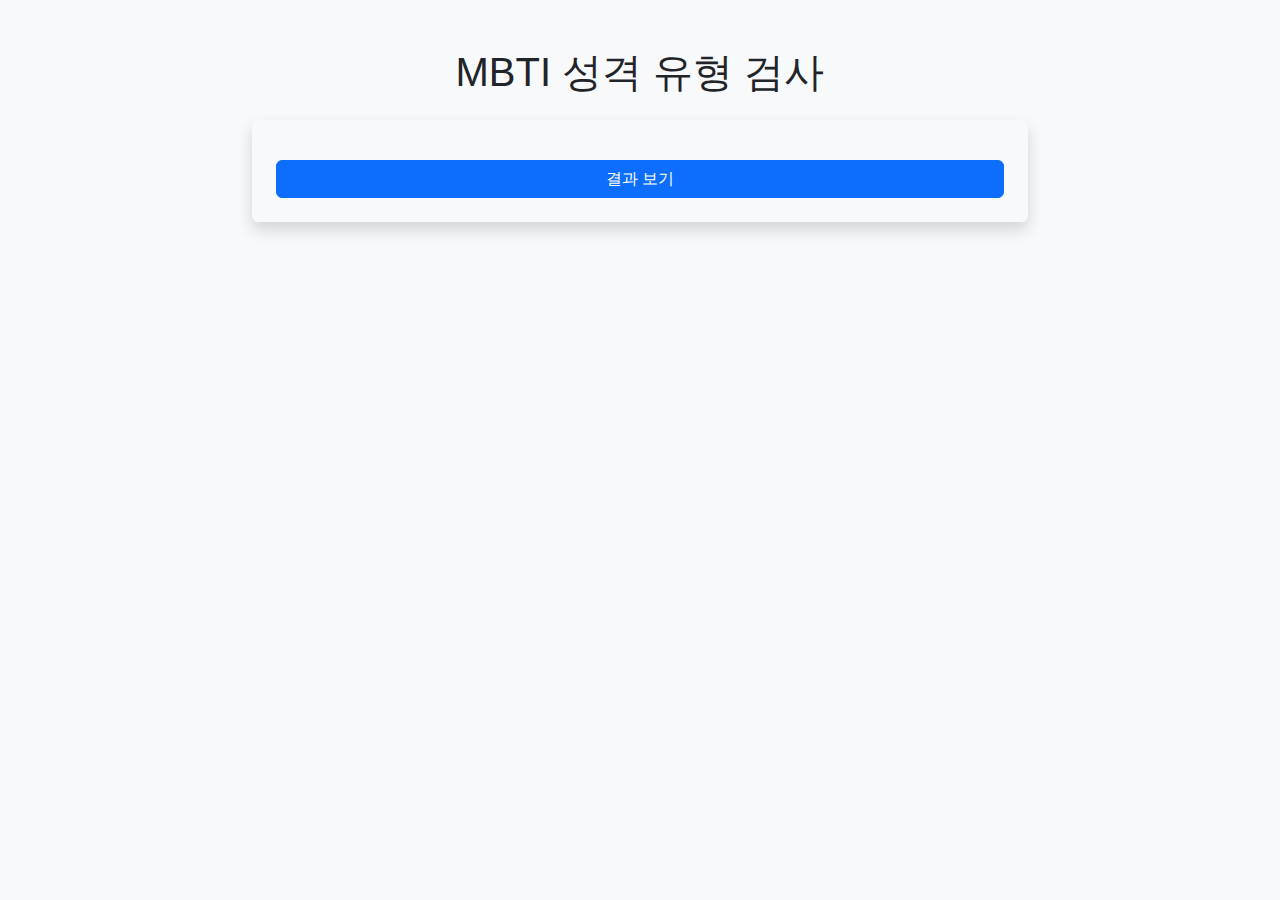
==== index.html @ 6a4121a5 "index" ====
<!DOCTYPE html>
<html lang="ko">
<head>
    <meta charset="UTF-8">
    <meta name="viewport" content="width=device-width, initial-scale=1.0">
    <title>MBTI 성격 유형 검사</title>
    <link href="https://cdn.jsdelivr.net/npm/bootstrap@5.3.3/dist/css/bootstrap.min.css" rel="stylesheet">
    <link rel="stylesheet" href="css/style.css">
</head>
<body>
    <div class="container my-5">
        <h1 class="text-center mb-4">MBTI 성격 유형 검사</h1>
        <form id="mbti-form" class="p-4 bg-light rounded shadow">
            <div id="questions"></div>
            <button type="submit" class="btn btn-primary w-100 mt-3">결과 보기</button>
        </form>
    </div>
    <script src="https://cdn.jsdelivr.net/npm/bootstrap@5.3.3/dist/js/bootstrap.bundle.min.js"></script>
    <script src="js/script.js"></script>
</body>
</html>
---- css/style.css ----
body {
    background-color: #f8f9fa;
    font-family: 'Noto Sans KR', sans-serif; /* 한글 폰트 예시 */
}

.container {
    max-width: 800px;
}

#questions .question {
    margin-bottom: 20px;
}

#questions label {
    margin-right: 15px;
}
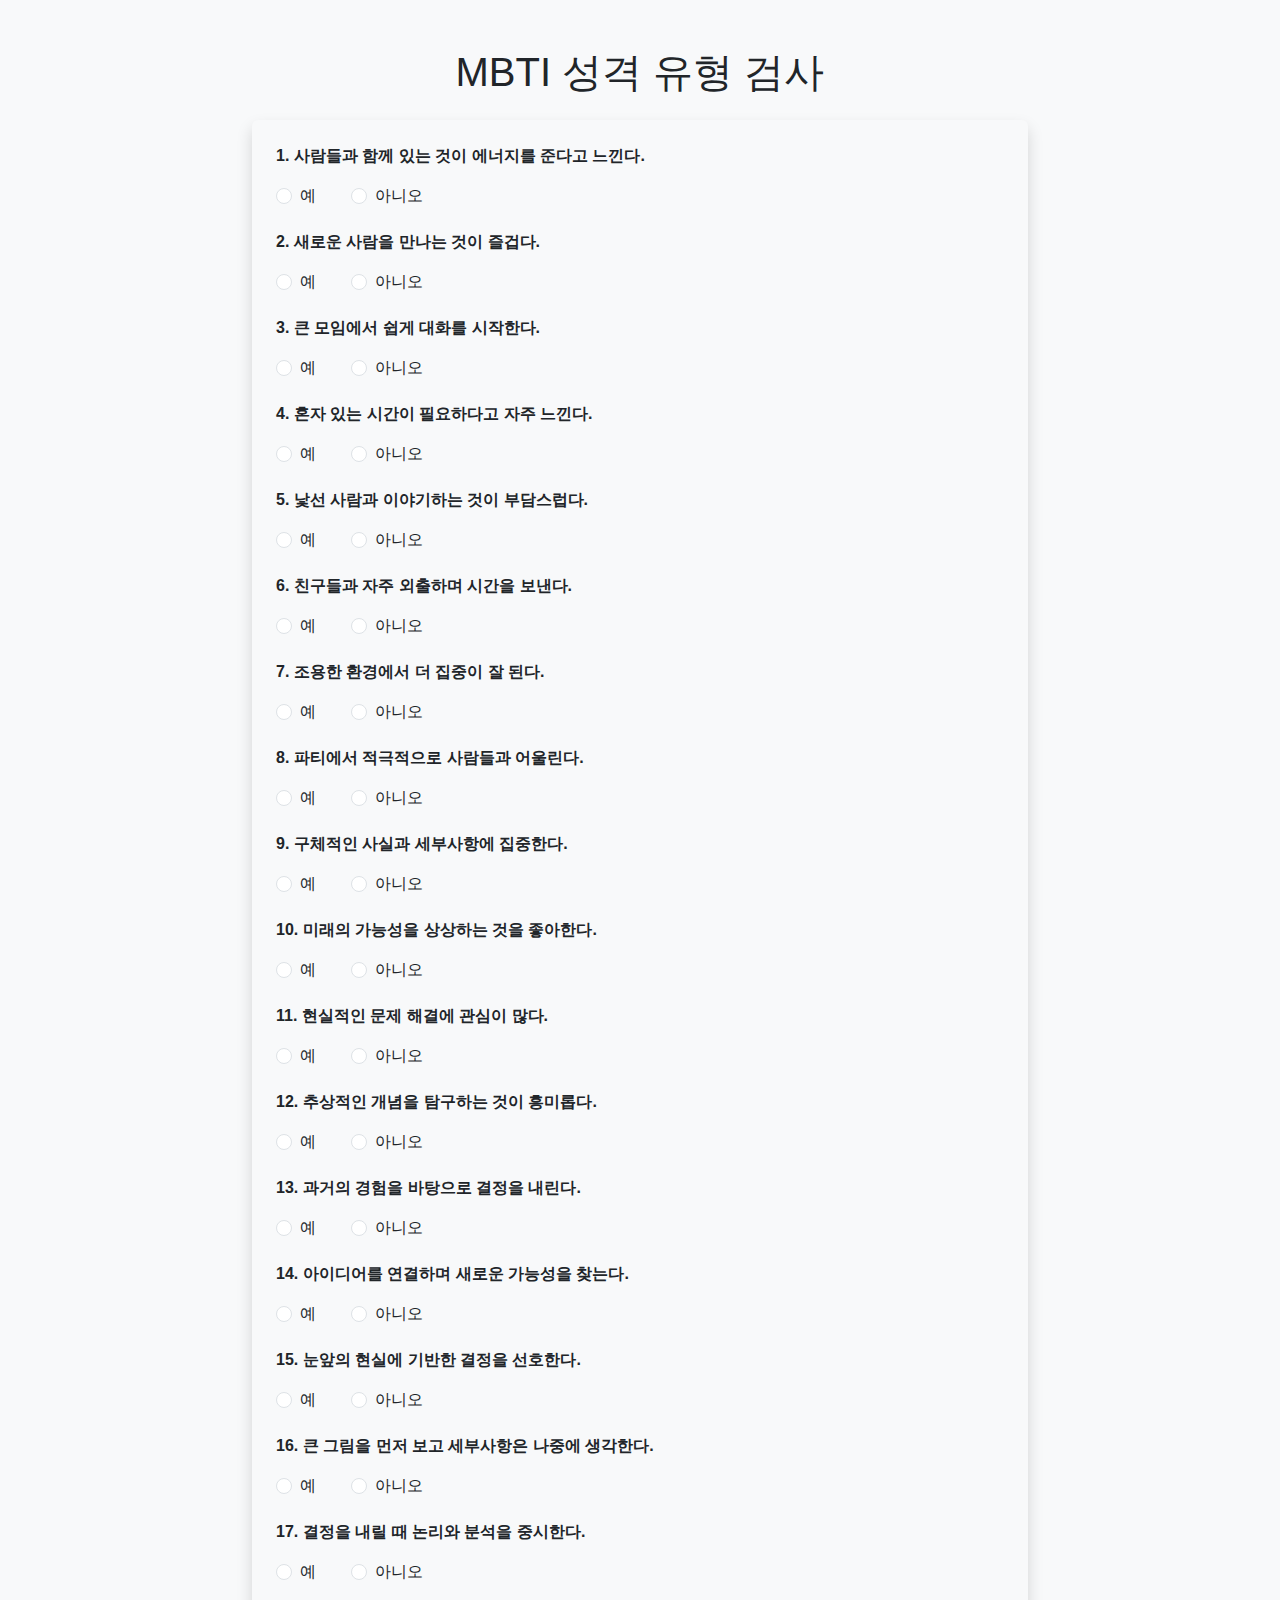
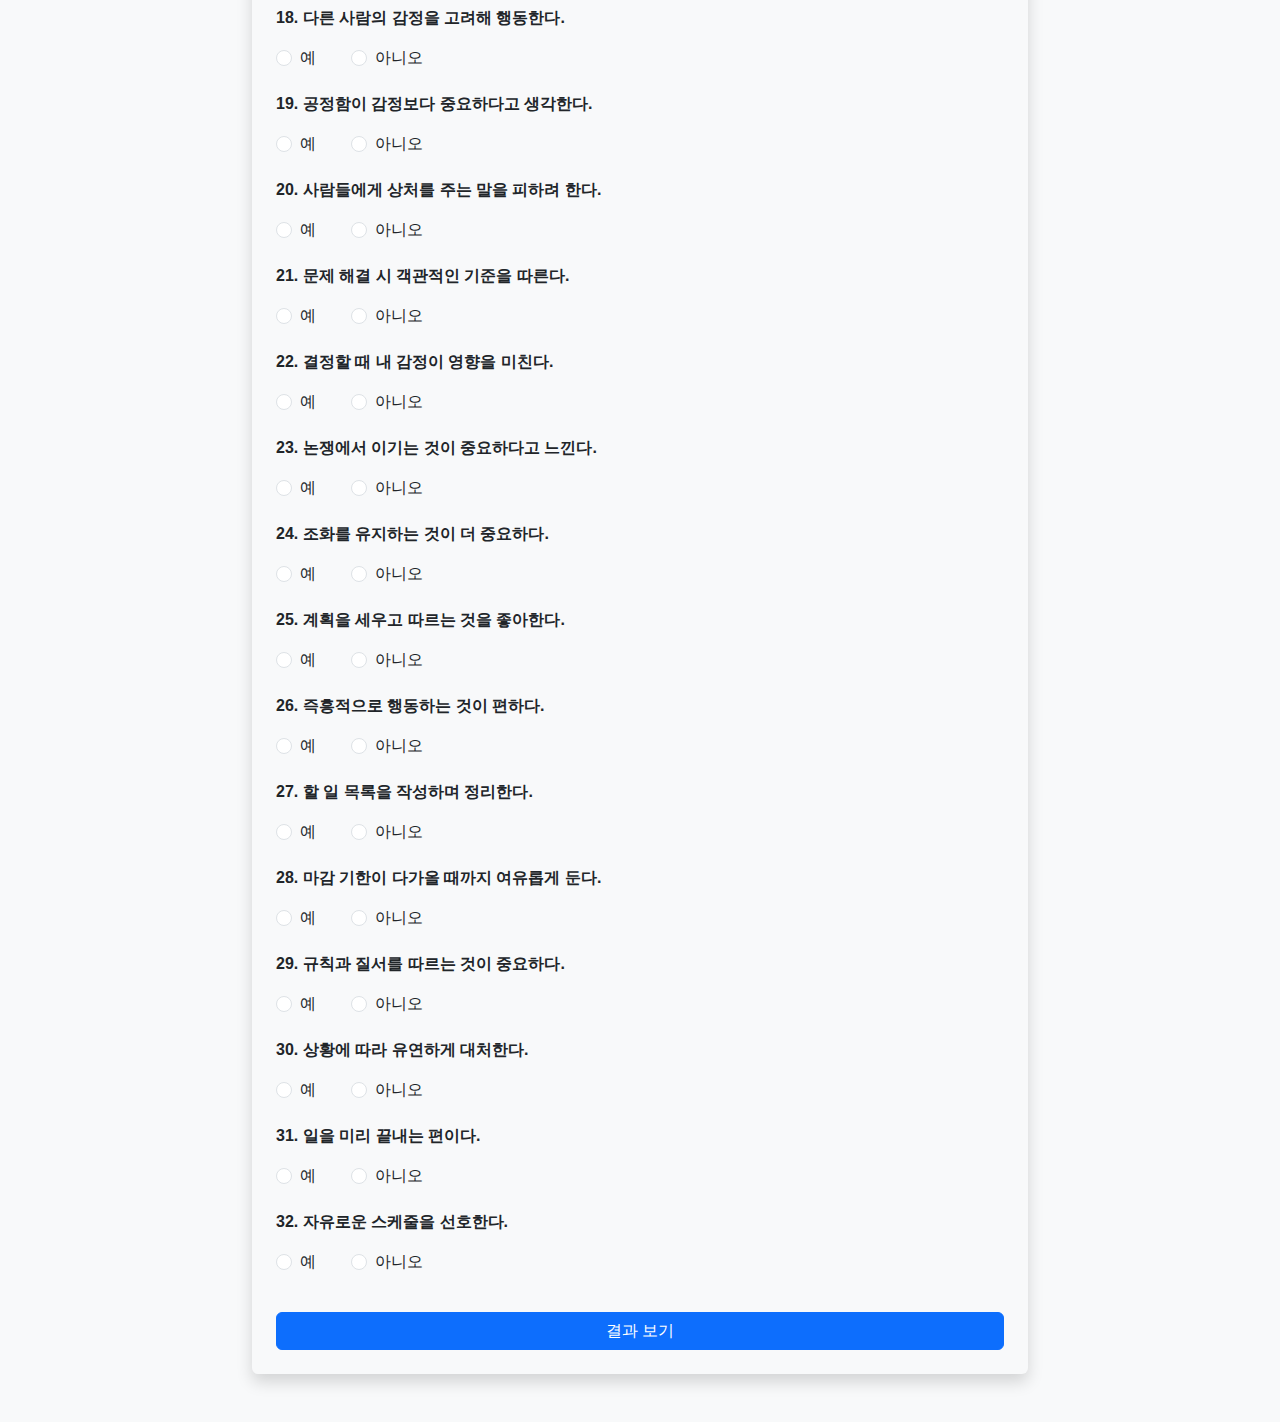
==== commit 2650b5ed: "Update index.html" ====
--- a/index.html
+++ b/index.html
@@ -16,6 +16,6 @@
         </form>
     </div>
     <script src="https://cdn.jsdelivr.net/npm/bootstrap@5.3.3/dist/js/bootstrap.bundle.min.js"></script>
-    <script src="js/script.js"></script>
+    <script src="js/script.js" defer></script>
 </body>
 </html>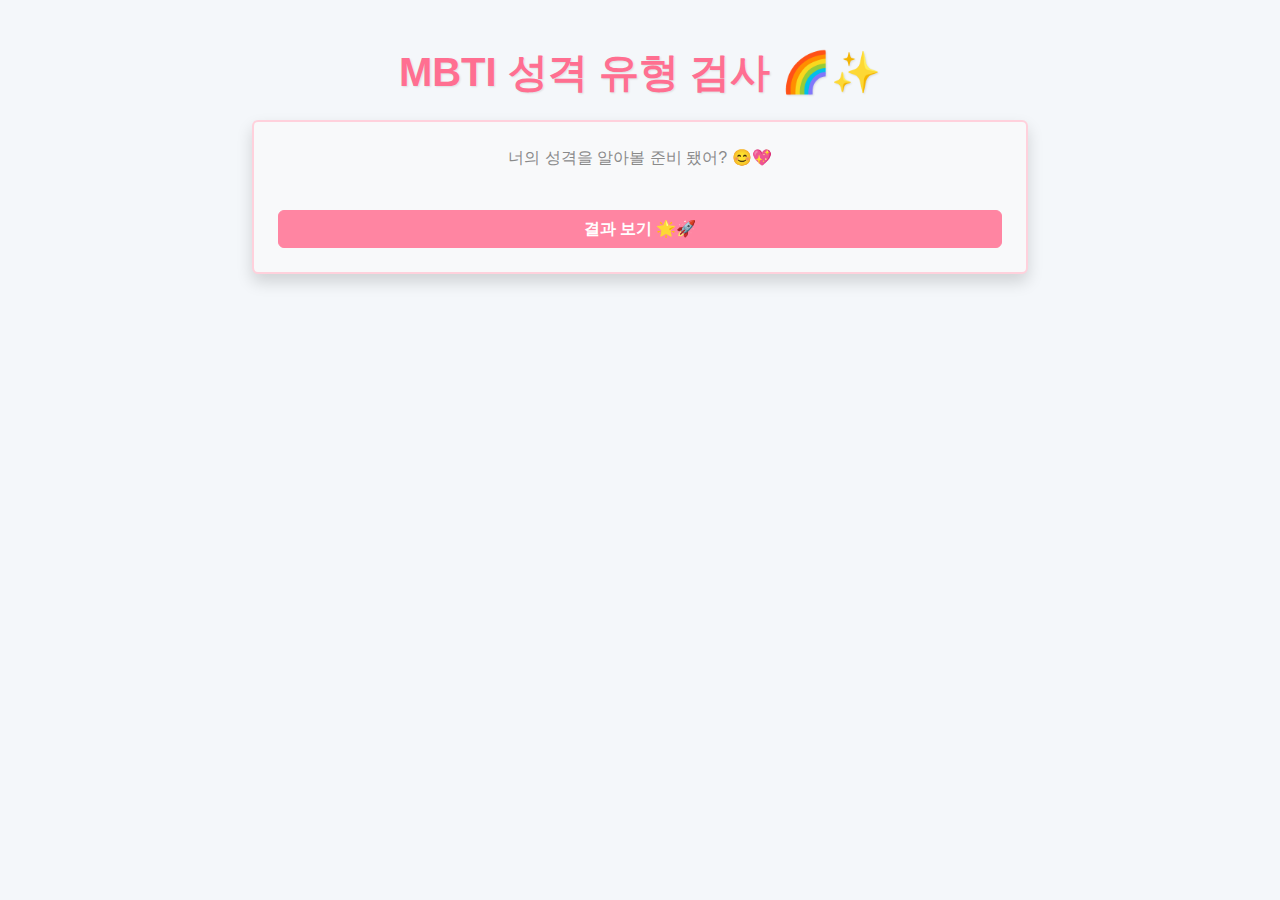
==== commit 1f3dd80f: "Update index.html" ====
--- a/index.html
+++ b/index.html
@@ -3,16 +3,17 @@
 <head>
     <meta charset="UTF-8">
     <meta name="viewport" content="width=device-width, initial-scale=1.0">
-    <title>MBTI 성격 유형 검사</title>
+    <title>MBTI 성격 유형 검사 🌟</title>
     <link href="https://cdn.jsdelivr.net/npm/bootstrap@5.3.3/dist/css/bootstrap.min.css" rel="stylesheet">
     <link rel="stylesheet" href="css/style.css">
 </head>
 <body>
     <div class="container my-5">
-        <h1 class="text-center mb-4">MBTI 성격 유형 검사</h1>
+        <h1 class="text-center mb-4">MBTI 성격 유형 검사 🌈✨</h1>
         <form id="mbti-form" class="p-4 bg-light rounded shadow">
+            <p class="text-center text-muted mb-4">너의 성격을 알아볼 준비 됐어? 😊💖</p>
             <div id="questions"></div>
-            <button type="submit" class="btn btn-primary w-100 mt-3">결과 보기</button>
+            <button type="submit" class="btn btn-primary w-100 mt-3">결과 보기 🌟🚀</button>
         </form>
     </div>
     <script src="https://cdn.jsdelivr.net/npm/bootstrap@5.3.3/dist/js/bootstrap.bundle.min.js"></script>
--- a/css/style.css
+++ b/css/style.css
@@ -1,16 +1,53 @@
 body {
-    background-color: #f8f9fa;
-    font-family: 'Noto Sans KR', sans-serif; /* 한글 폰트 예시 */
+    background-color: #f4f7fa; /* 부드러운 파스텔 블루 */
+    font-family: 'Noto Sans KR', sans-serif;
 }
 
 .container {
     max-width: 800px;
 }
 
+h1 {
+    color: #ff6f91; /* 귀여운 핑크 */
+    font-weight: bold;
+    text-shadow: 1px 1px 2px rgba(0, 0, 0, 0.1);
+}
+
+#mbti-form {
+    background-color: #fff0f5; /* 연한 핑크 배경 */
+    border: 2px solid #ffd1dc; /* 부드러운 테두리 */
+}
+
 #questions .question {
     margin-bottom: 20px;
+    padding: 10px;
+    background-color: #f9f9f9;
+    border-radius: 8px;
+    border-left: 4px solid #ffb6c1; /* 포인트 색상 */
+}
+
+#questions .fw-bold {
+    color: #5a4b7d; /* 귀여운 퍼플 */
 }
 
 #questions label {
     margin-right: 15px;
+    font-size: 1.1em;
+}
+
+.btn-primary {
+    background-color: #ff85a2; /* 밝은 핑크 버튼 */
+    border-color: #ff85a2;
+    font-weight: bold;
+    transition: all 0.3s ease;
+}
+
+.btn-primary:hover {
+    background-color: #ff6384; /* 조금 더 진한 핑크 */
+    border-color: #ff6384;
+    transform: scale(1.05); /* 살짝 커지는 효과 */
+}
+
+.text-muted {
+    color: #8a8a8a !important;
 }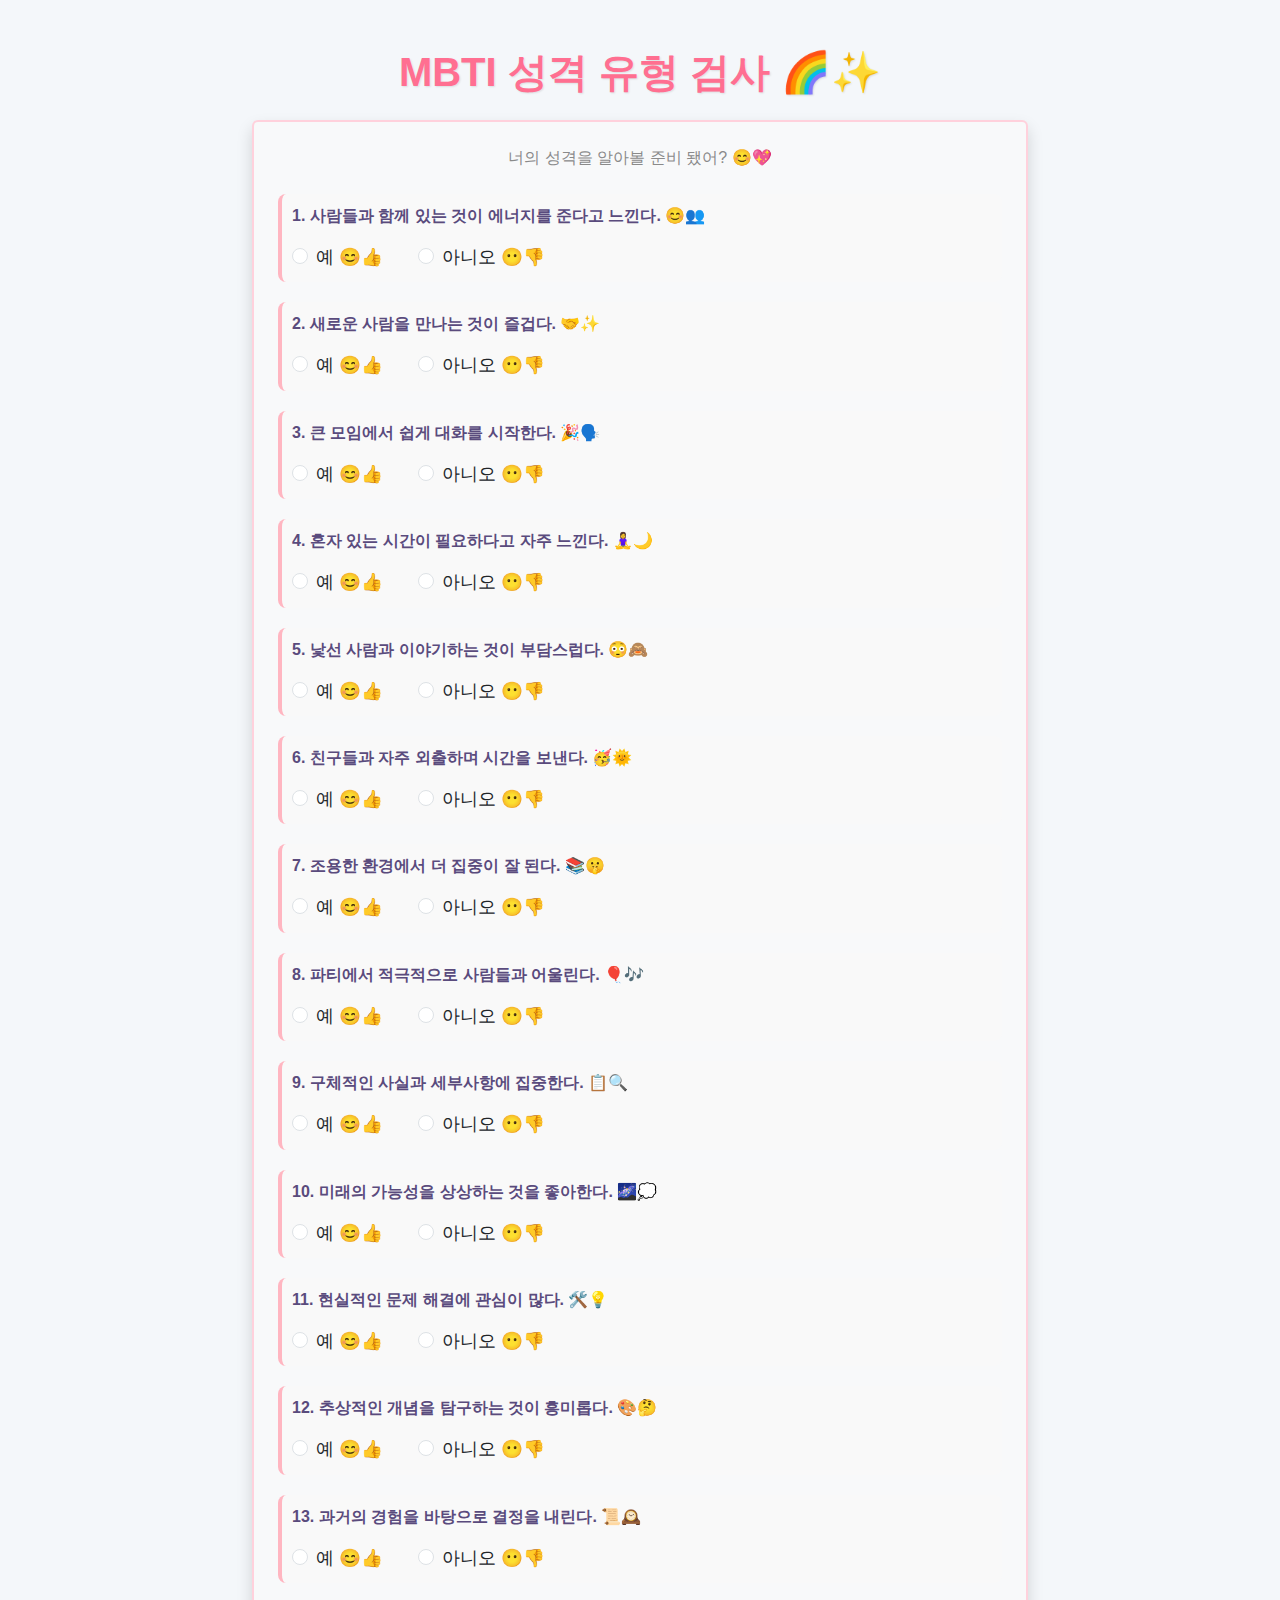
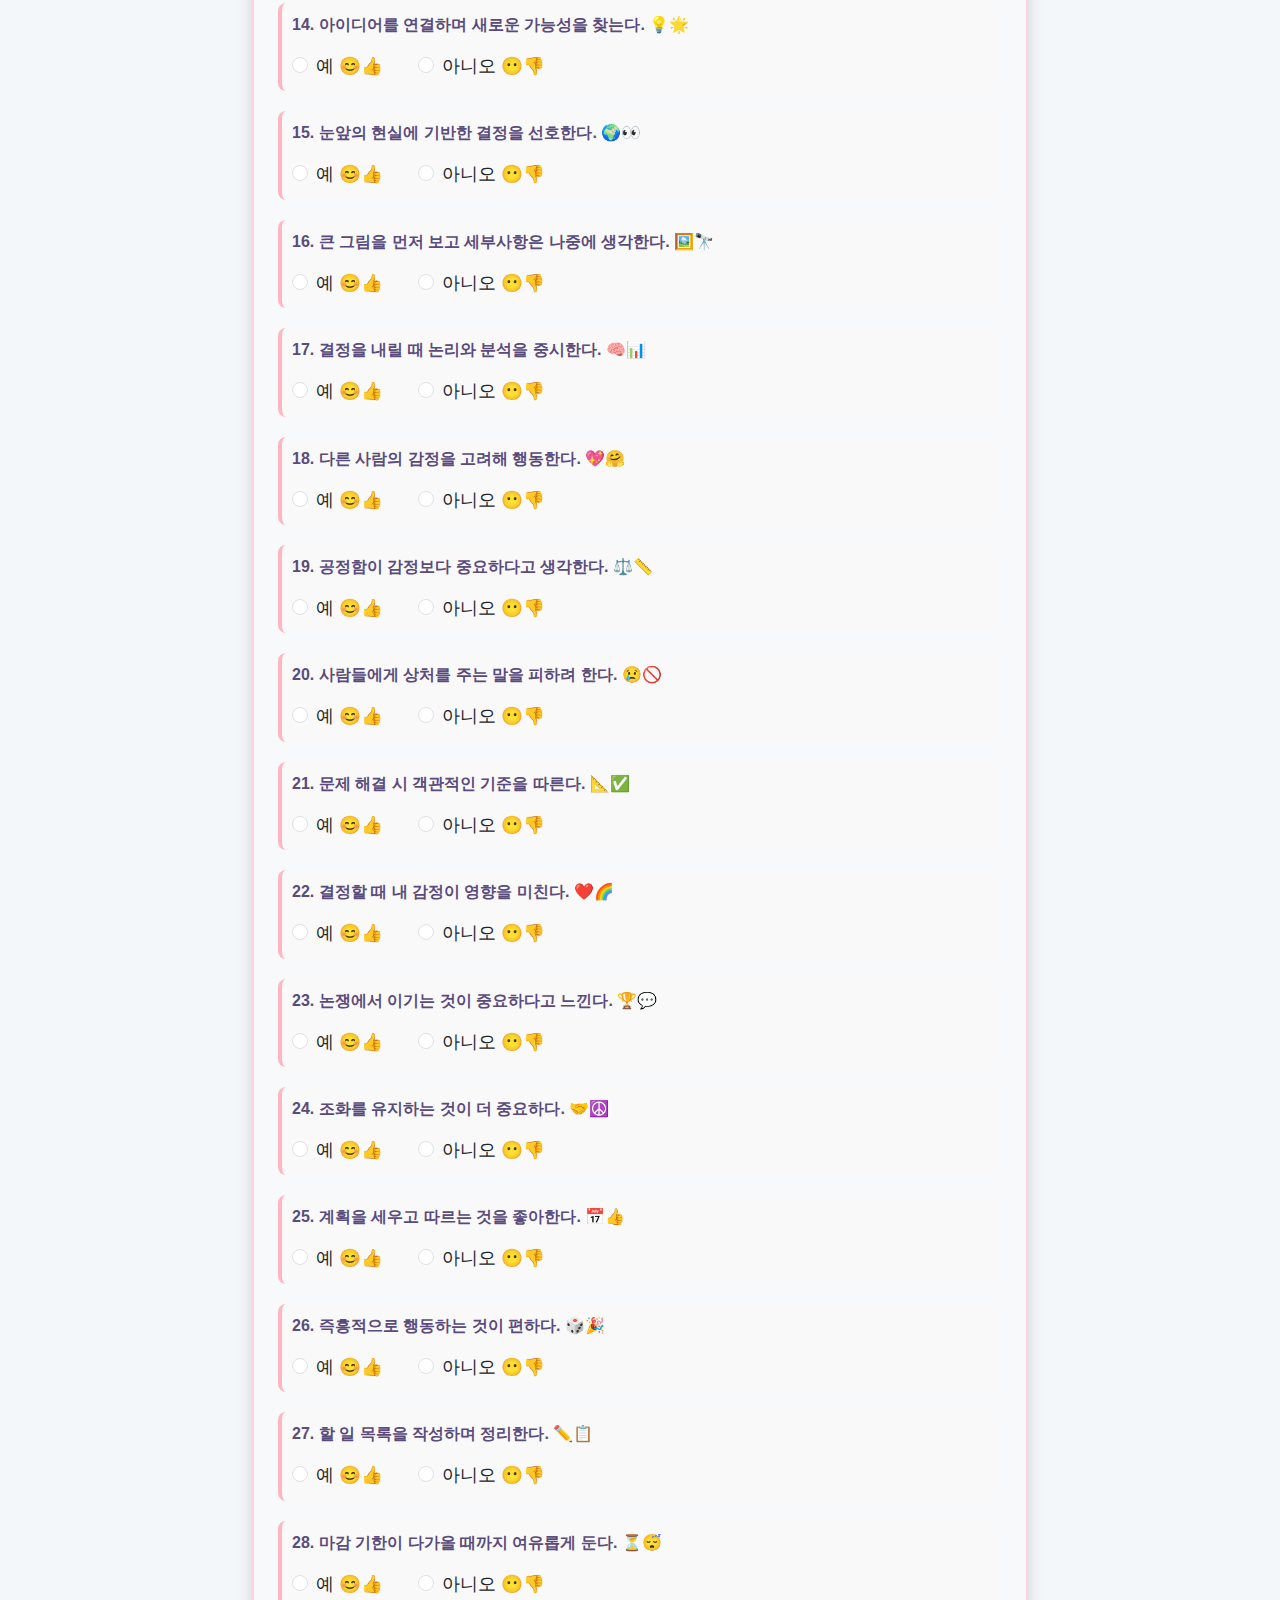
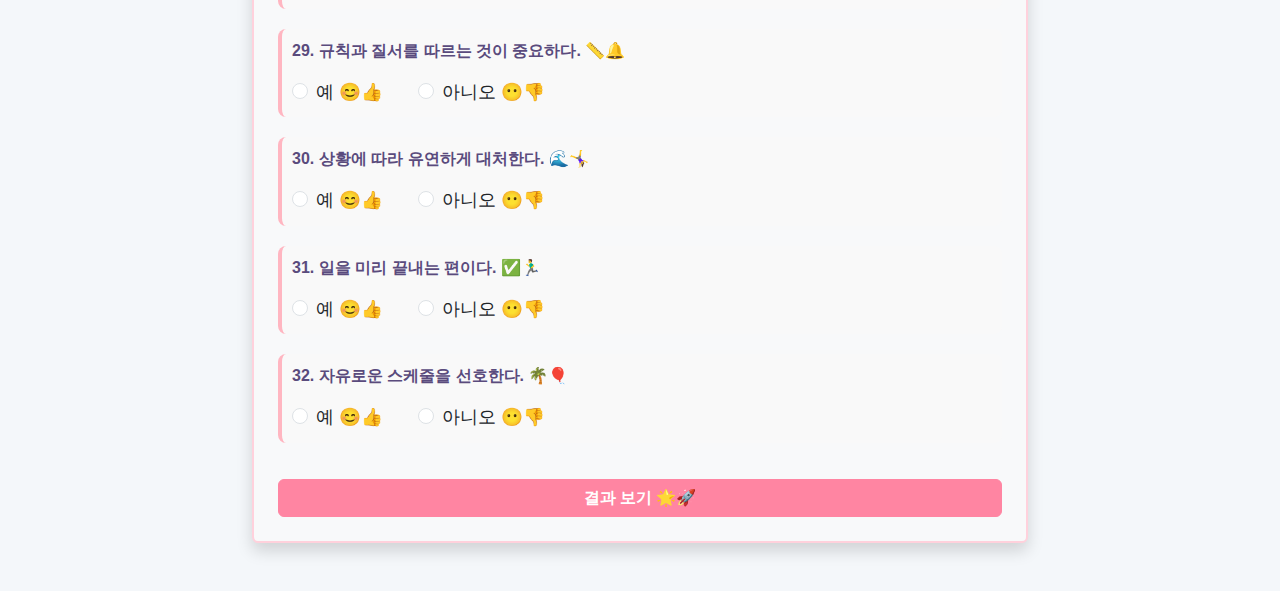
==== commit b5273fb3: "Update index.html" ====
--- a/index.html
+++ b/index.html
@@ -18,5 +18,11 @@
     </div>
     <script src="https://cdn.jsdelivr.net/npm/bootstrap@5.3.3/dist/js/bootstrap.bundle.min.js"></script>
     <script src="js/script.js" defer></script>
+    <!-- 오류 확인용 fallback -->
+    <script>
+        if (!document.getElementById("questions")) {
+            console.error("Questions div not found in HTML!");
+        }
+    </script>
 </body>
 </html>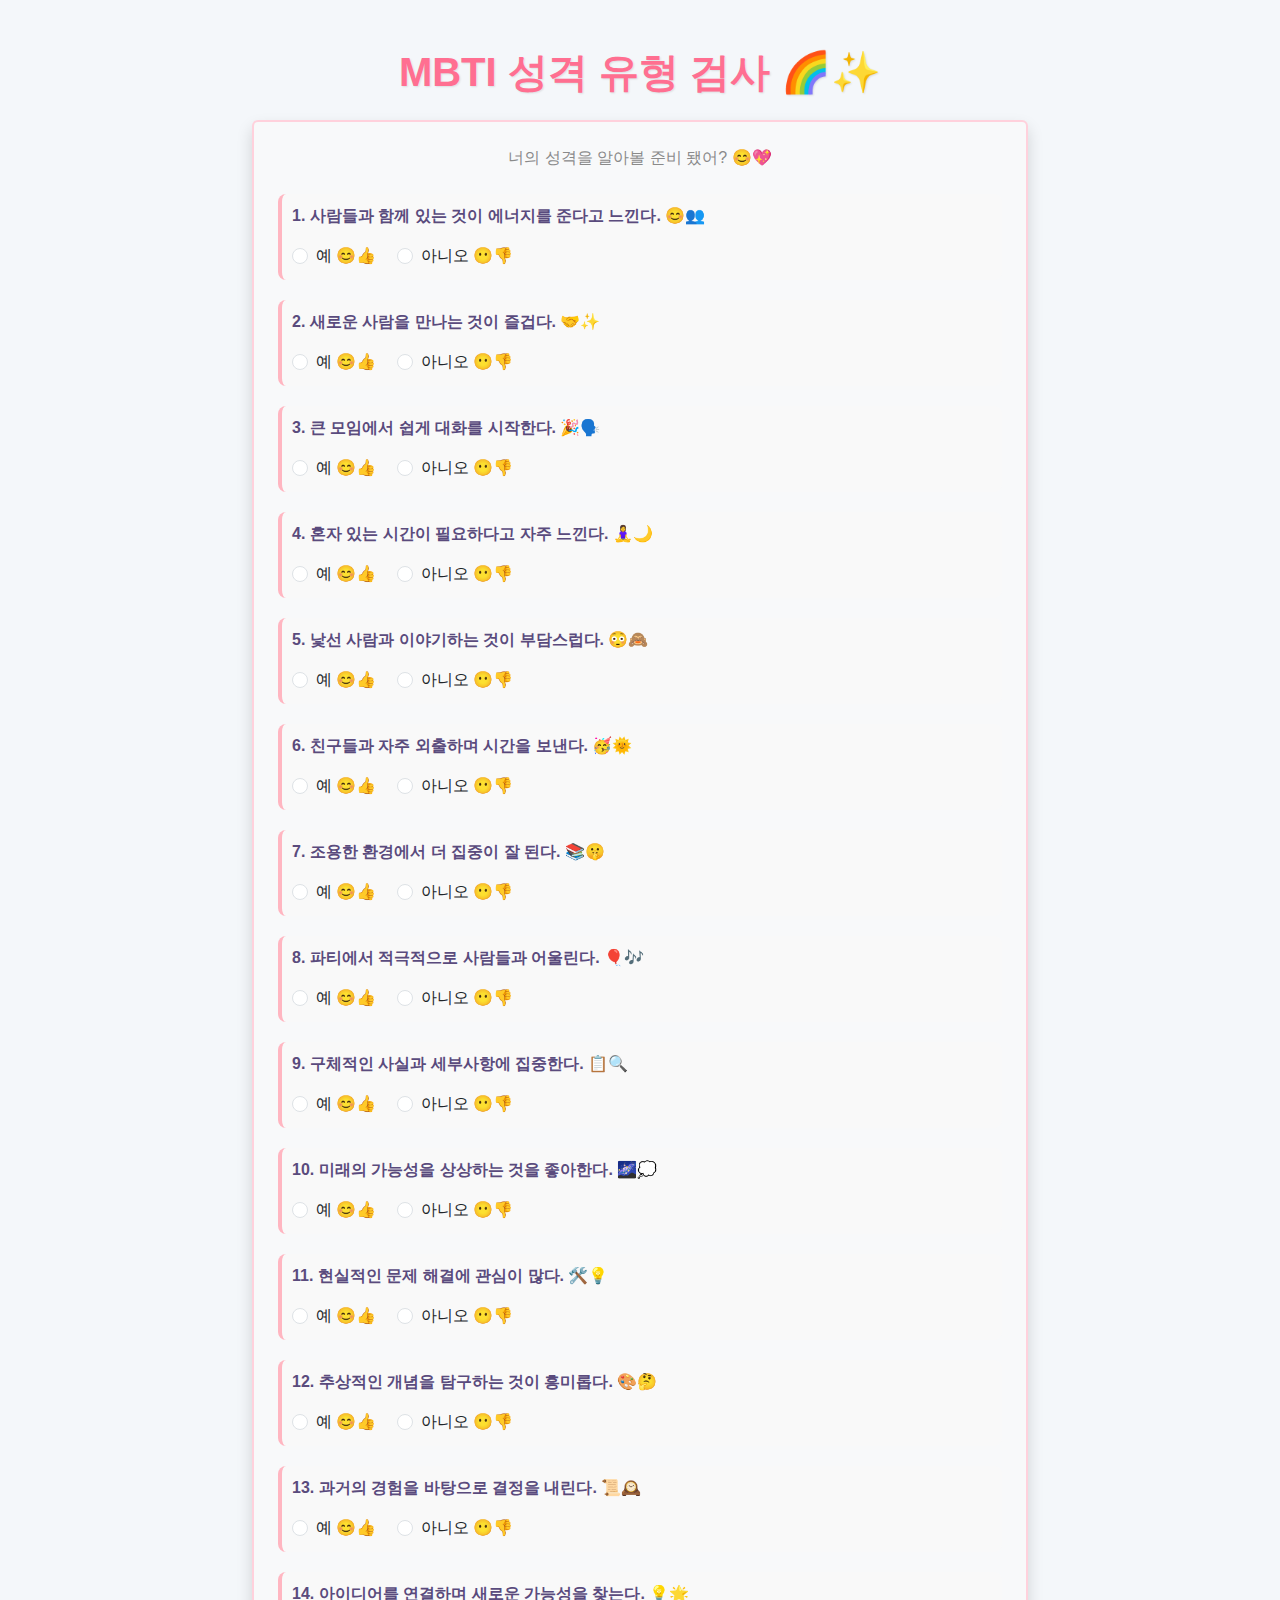
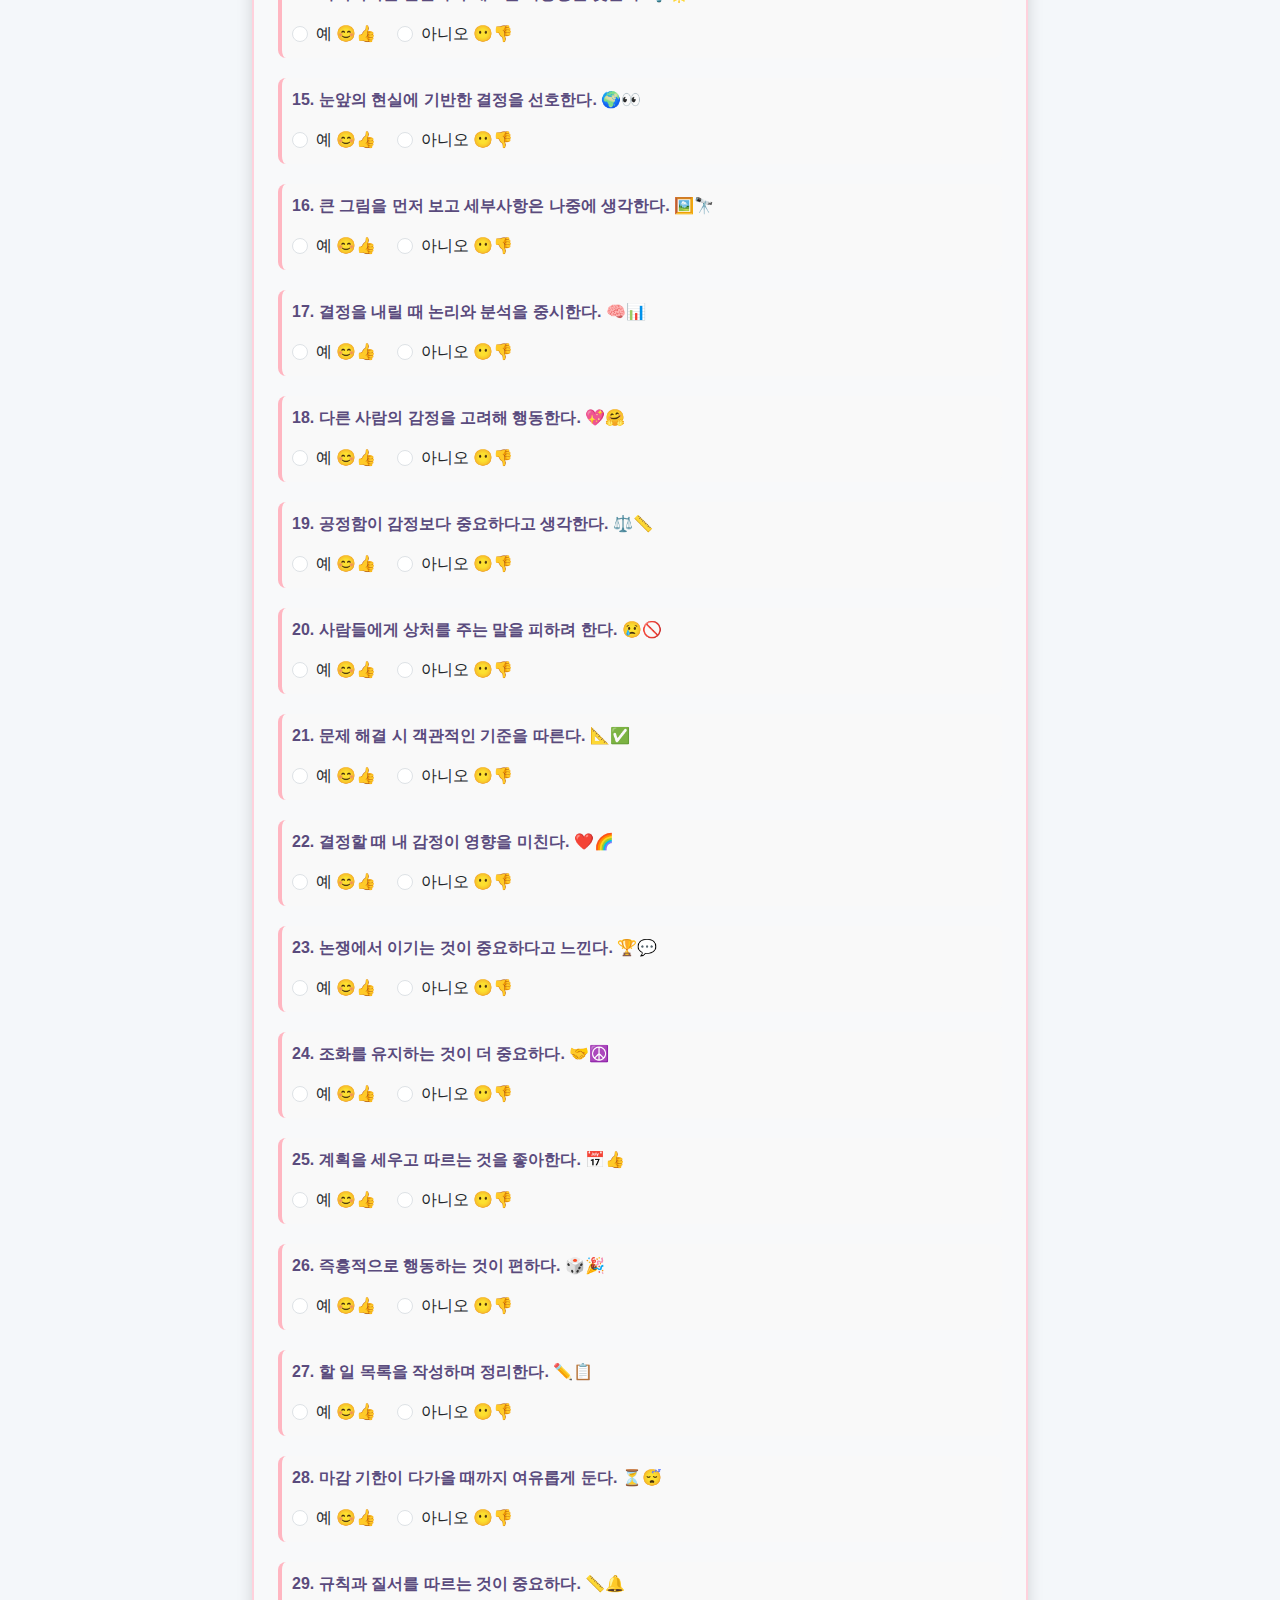
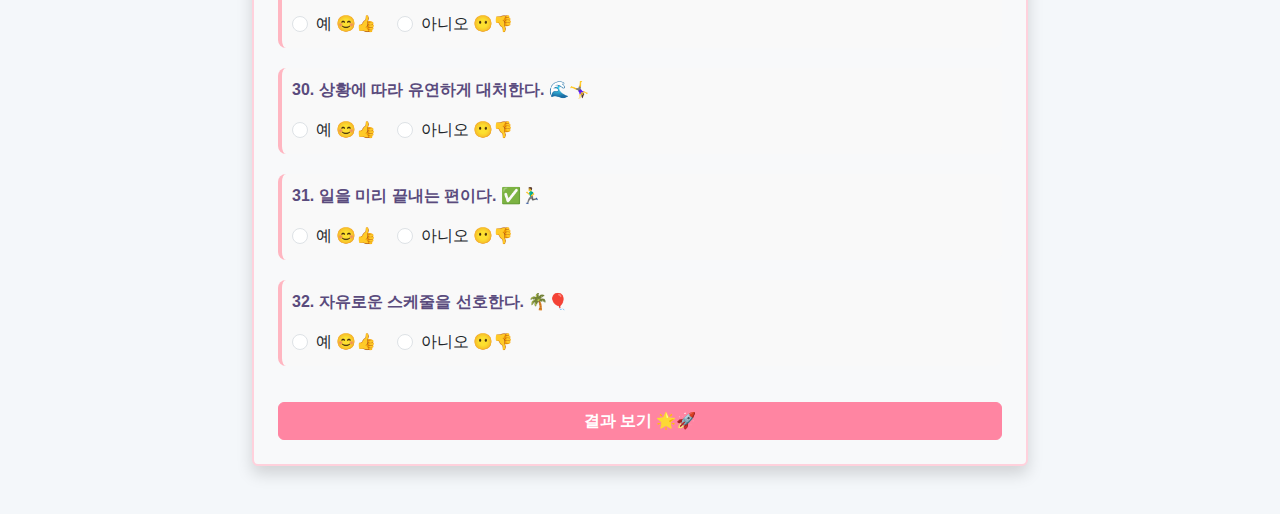
==== commit 776be792: "Update index.html" ====
--- a/index.html
+++ b/index.html
@@ -18,7 +18,6 @@
     </div>
     <script src="https://cdn.jsdelivr.net/npm/bootstrap@5.3.3/dist/js/bootstrap.bundle.min.js"></script>
     <script src="js/script.js" defer></script>
-    <!-- 오류 확인용 fallback -->
     <script>
         if (!document.getElementById("questions")) {
             console.error("Questions div not found in HTML!");
--- a/css/style.css
+++ b/css/style.css
@@ -1,5 +1,5 @@
 body {
-    background-color: #f4f7fa; /* 부드러운 파스텔 블루 */
+    background-color: #f4f7fa;
     font-family: 'Noto Sans KR', sans-serif;
 }
 
@@ -8,14 +8,14 @@
 }
 
 h1 {
-    color: #ff6f91; /* 귀여운 핑크 */
+    color: #ff6f91;
     font-weight: bold;
     text-shadow: 1px 1px 2px rgba(0, 0, 0, 0.1);
 }
 
 #mbti-form {
-    background-color: #fff0f5; /* 연한 핑크 배경 */
-    border: 2px solid #ffd1dc; /* 부드러운 테두리 */
+    background-color: #fff0f5;
+    border: 2px solid #ffd1dc;
 }
 
 #questions .question {
@@ -23,31 +23,81 @@
     padding: 10px;
     background-color: #f9f9f9;
     border-radius: 8px;
-    border-left: 4px solid #ffb6c1; /* 포인트 색상 */
+    border-left: 4px solid #ffb6c1;
 }
 
 #questions .fw-bold {
-    color: #5a4b7d; /* 귀여운 퍼플 */
-}
-
-#questions label {
-    margin-right: 15px;
-    font-size: 1.1em;
+    color: #5a4b7d;
 }
 
 .btn-primary {
-    background-color: #ff85a2; /* 밝은 핑크 버튼 */
+    background-color: #ff85a2;
     border-color: #ff85a2;
     font-weight: bold;
     transition: all 0.3s ease;
 }
 
 .btn-primary:hover {
-    background-color: #ff6384; /* 조금 더 진한 핑크 */
+    background-color: #ff6384;
     border-color: #ff6384;
-    transform: scale(1.05); /* 살짝 커지는 효과 */
+    transform: scale(1.05);
 }
 
 .text-muted {
     color: #8a8a8a !important;
+}
+
+#mbti-description {
+    line-height: 1.6;
+}
+
+#mbti-description h5 {
+    color: #007BFF;
+    margin-bottom: 10px;
+}
+
+#mbti-description p {
+    margin-bottom: 10px;
+}
+
+#mbti-image {
+    border: 1px solid #ddd;
+    padding: 5px;
+}
+
+/* 예/아니오 버튼 스타일 */
+.answer-btn {
+    width: 80px;
+    margin-right: 10px;
+    padding: 8px;
+    font-size: 1em;
+    border-radius: 20px;
+    transition: all 0.2s ease;
+}
+
+.btn-yes {
+    background-color: #b3e5fc; /* 부드러운 블루 */
+    border: 1px solid #81d4fa;
+    color: #0277bd;
+}
+
+.btn-yes:hover {
+    background-color: #81d4fa;
+    color: #01579b;
+}
+
+.btn-no {
+    background-color: #ffcdd2; /* 부드러운 핑크 */
+    border: 1px solid #ef9a9a;
+    color: #c62828;
+}
+
+.btn-no:hover {
+    background-color: #ef9a9a;
+    color: #b71c1c;
+}
+
+.answer-btn.selected {
+    font-weight: bold;
+    transform: scale(1.1);
 }